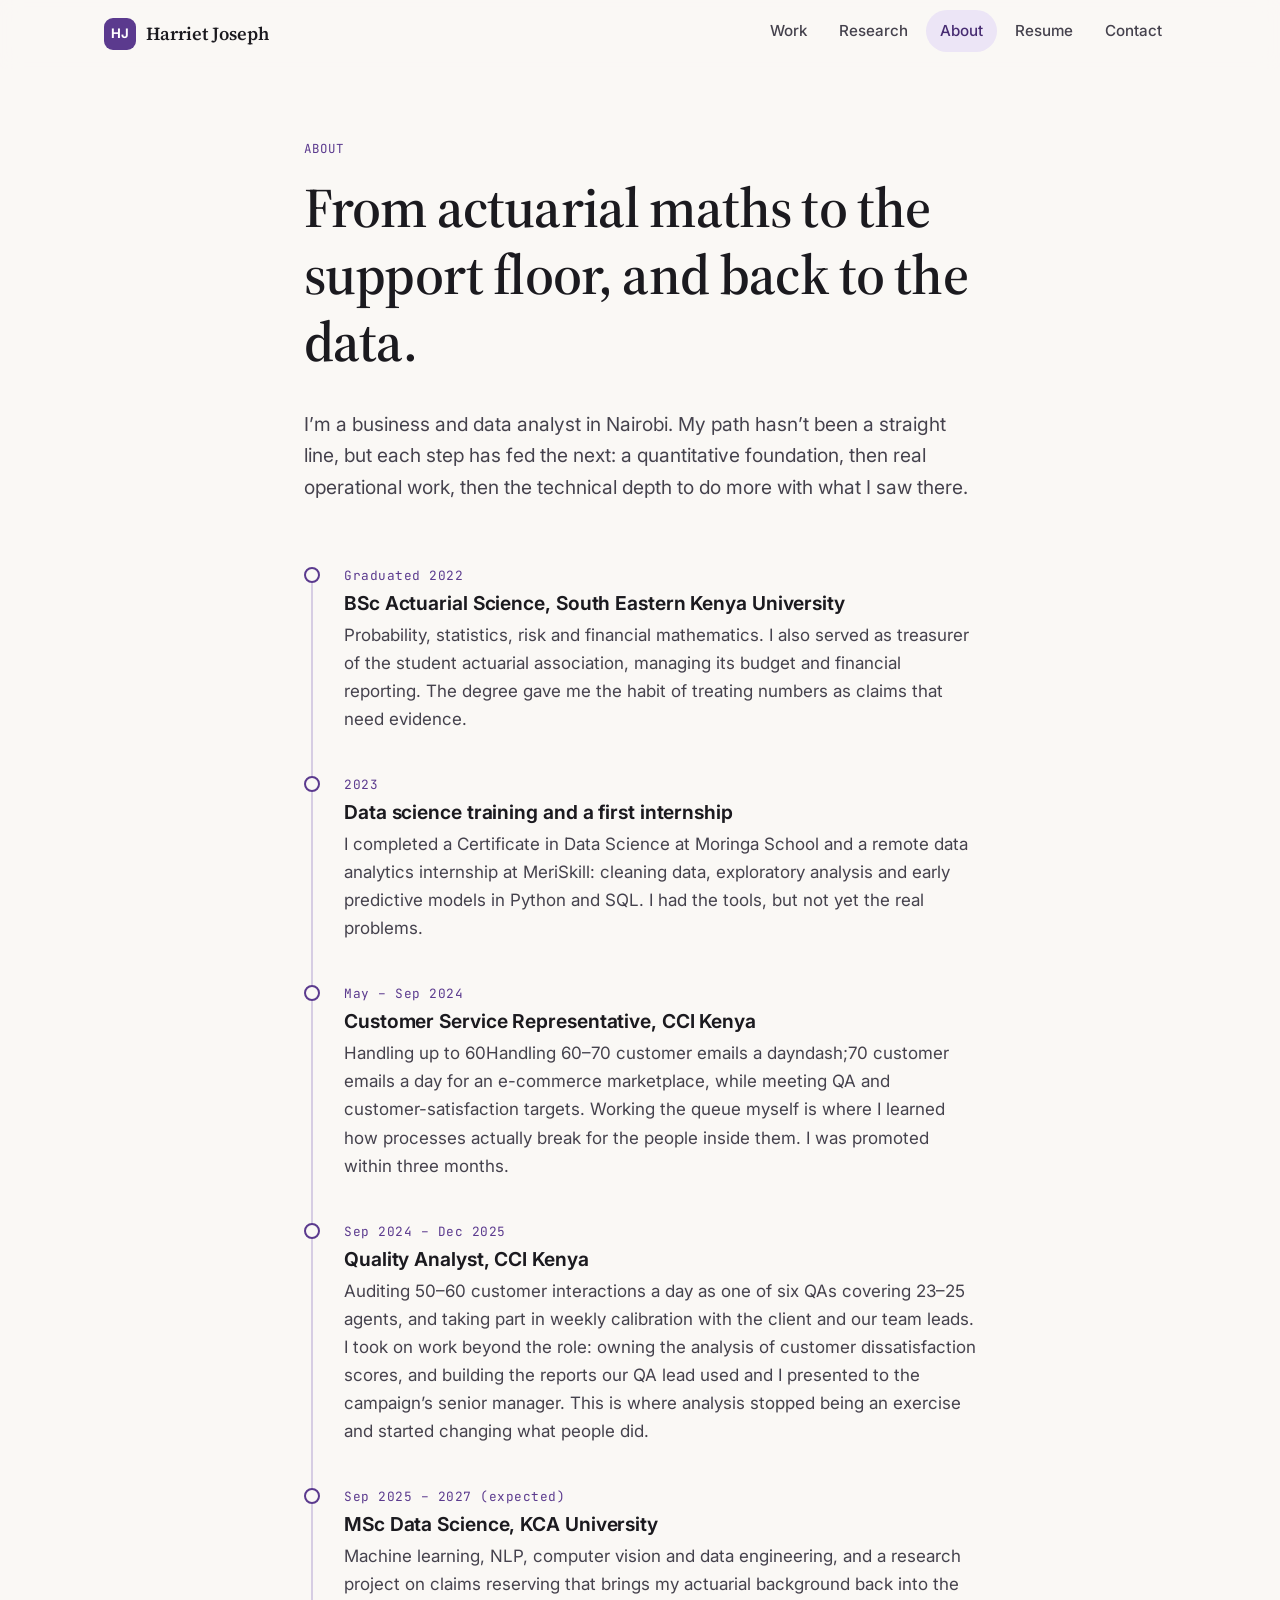
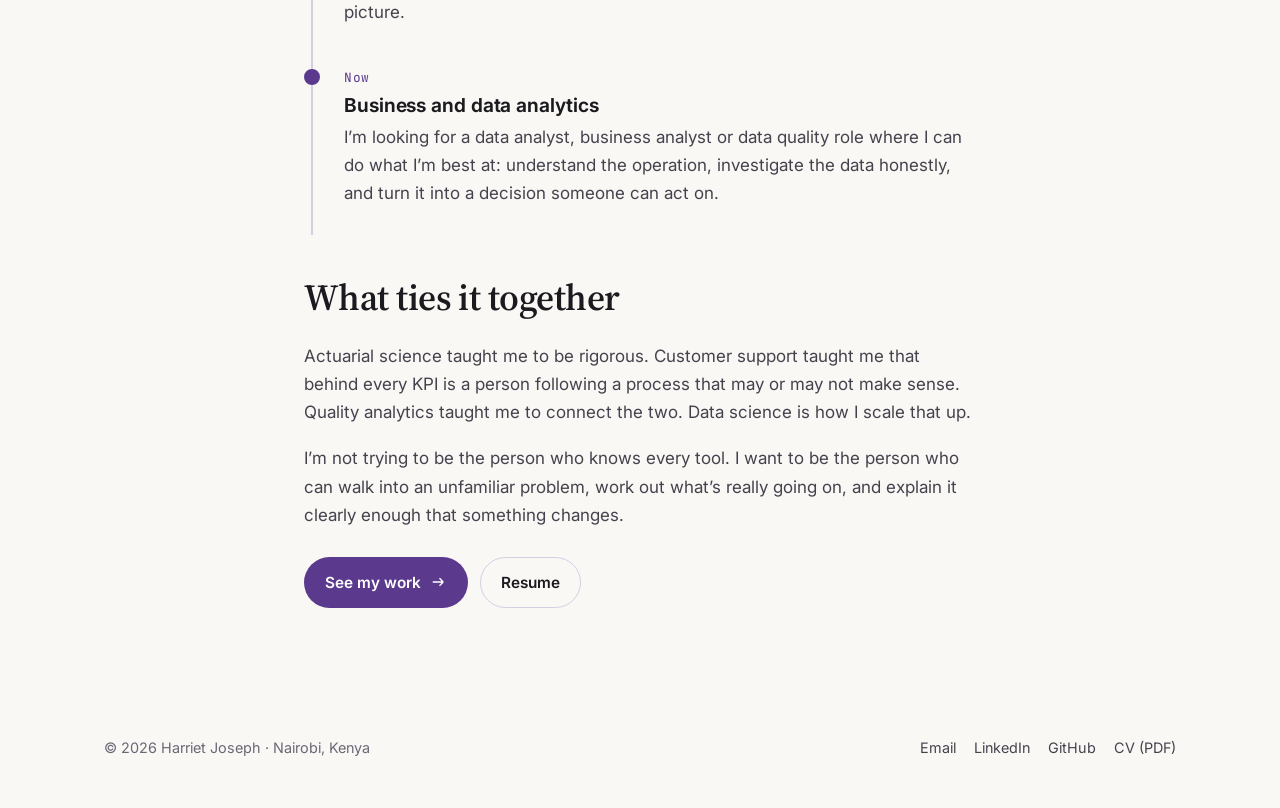
==== about.html @ 2eda2f44 "Add files via upload" ====
<!doctype html>
<html lang="en">
<head>
  <meta charset="utf-8">
  <meta name="viewport" content="width=device-width, initial-scale=1">
  <title>About | Harriet Joseph</title>
  <meta name="description" content="Harriet Joseph's path from actuarial science through customer-support quality analytics to an MSc in Data Science.">
  <meta name="author" content="Harriet Joseph">
  <link rel="canonical" href="https://hattiespartan.github.io/about.html">
  <meta property="og:type" content="website">
  <meta property="og:title" content="About | Harriet Joseph">
  <meta property="og:description" content="Harriet Joseph's path from actuarial science through customer-support quality analytics to an MSc in Data Science.">
  <meta property="og:url" content="https://hattiespartan.github.io/about.html">
  <meta property="og:image" content="https://hattiespartan.github.io/og-image.png">
  <meta name="twitter:card" content="summary_large_image">
  <meta name="theme-color" content="#5b3a8e">
  <link rel="icon" href="favicon.svg" type="image/svg+xml">
  <link rel="preconnect" href="https://fonts.googleapis.com">
  <link rel="preconnect" href="https://fonts.gstatic.com" crossorigin>
  <link rel="stylesheet" href="https://fonts.googleapis.com/css2?family=Inter:wght@400;500;600;700&family=JetBrains+Mono:wght@400;500&family=Source+Serif+4:ital,opsz,wght@0,8..60,600;1,8..60,500&display=swap">
  <link rel="stylesheet" href="style.css">
</head>
<body>
  <a class="skip-link" href="#main">Skip to content</a>
  <header class="site-header">
    <nav class="nav container" aria-label="Main">
      <a class="brand" href="index.html" aria-label="Harriet Joseph, home">
        <span class="brand-mark" aria-hidden="true">HJ</span>
        <span>Harriet Joseph</span>
      </a>
      <button class="nav-toggle" aria-expanded="false" aria-controls="nav-links">
        <span class="visually-hidden">Menu</span>
        <svg viewBox="0 0 24 24" fill="none" stroke="currentColor" stroke-width="1.8" aria-hidden="true"><path d="M4 7h16M4 12h16M4 17h16"/></svg>
      </button>
      <ul class="nav-links" id="nav-links">
        <li><a href="work.html">Work</a></li>
        <li><a href="research.html">Research</a></li>
        <li><a href="about.html" aria-current="page">About</a></li>
        <li><a href="resume.html">Resume</a></li>
        <li><a href="index.html#contact">Contact</a></li>
      </ul>
    </nav>
  </header>

  <main id="main">

    <div class="page-head">
      <div class="container narrow" style="margin-left:auto;margin-right:auto">
        <span class="eyebrow">About</span>
        <h1>From actuarial maths to the support floor, and back to the data.</h1>
        <!-- PLACEHOLDER (optional): add a professional photo here, e.g.
             <img src="harriet.jpg" alt="Harriet Joseph" width="160" height="160" style="border-radius:50%;margin:8px 0 24px"> -->
        <p class="lead">I&rsquo;m a business and data analyst in Nairobi. My path hasn&rsquo;t been a straight line, but each step has fed the next: a quantitative foundation, then real operational work, then the technical depth to do more with what I saw there.</p>
      </div>
    </div>

    <section style="padding-top:16px">
      <div class="container narrow" style="margin-left:auto;margin-right:auto">
        <ol class="timeline">
          <li class="reveal">
            <span class="when">Graduated 2022</span>
            <h3>BSc Actuarial Science, South Eastern Kenya University</h3>
            <p>Probability, statistics, risk and financial mathematics. I also served as treasurer of the student actuarial association, managing its budget and financial reporting. The degree gave me the habit of treating numbers as claims that need evidence.</p>
          </li>
          <li class="reveal">
            <span class="when">2023</span>
            <h3>Data science training and a first internship</h3>
            <p>I completed a Certificate in Data Science at Moringa School and a remote data analytics internship at MeriSkill: cleaning data, exploratory analysis and early predictive models in Python and SQL. I had the tools, but not yet the real problems.</p>
          </li>
          <li class="reveal">
            <span class="when">May &ndash; Sep 2024</span>
            <h3>Customer Service Representative, CCI Kenya</h3>
            <p>Handling up to 60Handling 60&ndash;70 customer emails a dayndash;70 customer emails a day for an e-commerce marketplace, while meeting QA and customer-satisfaction targets. Working the queue myself is where I learned how processes actually break for the people inside them. I was promoted within three months.</p>
          </li>
          <li class="reveal">
            <span class="when">Sep 2024 &ndash; Dec 2025</span>
            <h3>Quality Analyst, CCI Kenya</h3>
            <p>Auditing 50&ndash;60 customer interactions a day as one of six QAs covering 23&ndash;25 agents, and taking part in weekly calibration with the client and our team leads. I took on work beyond the role: owning the analysis of customer dissatisfaction scores, and building the reports our QA lead used and I presented to the campaign&rsquo;s senior manager. This is where analysis stopped being an exercise and started changing what people did.</p>
          </li>
          <li class="reveal">
            <span class="when">Sep 2025 &ndash; 2027 (expected)</span>
            <h3>MSc Data Science, KCA University</h3>
            <p>Machine learning, NLP, computer vision and data engineering, and a research project on claims reserving that brings my actuarial background back into the picture.</p>
          </li>
          <li class="now reveal">
            <span class="when">Now</span>
            <h3>Business and data analytics</h3>
            <p>I&rsquo;m looking for a data analyst, business analyst or data quality role where I can do what I&rsquo;m best at: understand the operation, investigate the data honestly, and turn it into a decision someone can act on.</p>
          </li>
        </ol>

        <h2 style="margin-top:32px">What ties it together</h2>
        <p>Actuarial science taught me to be rigorous. Customer support taught me that behind every KPI is a person following a process that may or may not make sense. Quality analytics taught me to connect the two. Data science is how I scale that up.</p>
        <p>I&rsquo;m not trying to be the person who knows every tool. I want to be the person who can walk into an unfamiliar problem, work out what&rsquo;s really going on, and explain it clearly enough that something changes.</p>
        <div class="btn-row" style="margin-top:28px">
          <a class="btn btn-primary" href="work.html">See my work <svg viewBox="0 0 24 24" fill="none" stroke="currentColor" stroke-width="1.8" aria-hidden="true"><path d="M5 12h14m0 0-5-5m5 5-5 5"/></svg></a>
          <a class="btn btn-ghost" href="resume.html">Resume</a>
        </div>
      </div>
    </section>

  </main>

  <footer class="site-footer">
    <div class="container footer-row">
      <p style="margin:0">&copy; <span id="year">2026</span> Harriet Joseph &middot; Nairobi, Kenya</p>
      <ul class="footer-links">
        <li><a href="mailto:harriet.joseph35@gmail.com">Email</a></li>
        <li><a href="https://www.linkedin.com/in/harriet-joseph-5669b921b/" rel="noopener">LinkedIn</a></li>
        <li><a href="https://github.com/HattieSpartan" rel="noopener">GitHub</a></li>
        <li><a href="Harriet_Joseph_CV.pdf">CV (PDF)</a></li>
      </ul>
    </div>
  </footer>
  <script src="main.js" defer></script>
</body>
</html>
---- style.css ----
/* ==========================================================================
   Harriet Joseph — portfolio
   Plain CSS, no framework. Edit the tokens below to restyle the whole site.
   ========================================================================== */

:root {
  /* Surfaces */
  --bg: #faf8f5;            /* warm off-white page */
  --surface: #ffffff;       /* cards */
  --surface-tint: #f6f2fb;  /* soft lavender panels */

  /* Text */
  --ink: #1b1a1f;           /* near-black */
  --ink-2: #45424d;         /* body copy */
  --muted: #6b6775;         /* captions, meta */

  /* Lines */
  --line: #e8e3ee;
  --line-strong: #d6cde3;

  /* Accent: a deep, slightly muted violet */
  --accent: #5b3a8e;
  --accent-strong: #472c72;
  --accent-soft: #ece5f6;   /* lavender fill */
  --accent-soft-2: #dcd0ee;

  /* Type */
  --font-serif: "Source Serif 4", Georgia, "Times New Roman", serif;
  --font-sans: "Inter", system-ui, -apple-system, "Segoe UI", Roboto, Arial, sans-serif;
  --font-mono: "JetBrains Mono", ui-monospace, SFMono-Regular, Menlo, Consolas, monospace;

  /* Layout */
  --max: 1120px;
  --narrow: 720px;
  --radius: 14px;
  --radius-sm: 8px;
  --shadow: 0 1px 2px rgba(27, 26, 31, .04), 0 6px 24px rgba(59, 38, 94, .06);
  --shadow-hover: 0 2px 4px rgba(27, 26, 31, .05), 0 14px 40px rgba(59, 38, 94, .10);
}

/* ---------- Reset & base ---------- */
*, *::before, *::after { box-sizing: border-box; }
html { -webkit-text-size-adjust: 100%; scroll-behavior: smooth; }
body {
  margin: 0;
  background: var(--bg);
  color: var(--ink-2);
  font-family: var(--font-sans);
  font-size: 17px;
  line-height: 1.65;
  text-rendering: optimizeLegibility;
  -webkit-font-smoothing: antialiased;
}
img, svg { max-width: 100%; height: auto; display: block; }
a { color: var(--accent); text-decoration-thickness: 1px; text-underline-offset: 3px; }
a:hover { color: var(--accent-strong); }
:focus-visible { outline: 3px solid var(--accent); outline-offset: 3px; border-radius: 4px; }
::selection { background: var(--accent-soft-2); color: var(--ink); }

h1, h2, h3, h4 { color: var(--ink); line-height: 1.2; margin: 0 0 .6em; }
h1, h2 { font-family: var(--font-serif); font-weight: 600; letter-spacing: -0.015em; }
h1 { font-size: clamp(2.2rem, 5vw, 3.5rem); }
h2 { font-size: clamp(1.7rem, 3.2vw, 2.3rem); }
h3 { font-size: 1.2rem; font-weight: 650; letter-spacing: -0.005em; }
p { margin: 0 0 1.1em; }
strong { color: var(--ink); font-weight: 650; }
ul { padding-left: 1.2em; }
li { margin-bottom: .35em; }

.skip-link {
  position: absolute; left: -9999px; top: 0;
  background: var(--ink); color: #fff; padding: .6rem 1rem; z-index: 100;
}
.skip-link:focus { left: 1rem; top: 1rem; }
.visually-hidden {
  position: absolute !important; width: 1px; height: 1px; overflow: hidden;
  clip: rect(0 0 0 0); white-space: nowrap;
}

.container { width: 100%; max-width: var(--max); margin: 0 auto; padding: 0 24px; }
.narrow { max-width: var(--narrow); }
section { padding: 88px 0; }
section + section { border-top: 1px solid var(--line); }

/* Small uppercase label above headings */
.eyebrow {
  display: inline-block;
  font-family: var(--font-mono);
  font-size: .78rem;
  letter-spacing: .08em;
  text-transform: uppercase;
  color: var(--accent);
  margin-bottom: 14px;
}
.lead { font-size: 1.2rem; color: var(--ink-2); max-width: 44em; }
.muted { color: var(--muted); }
.section-head { max-width: 46em; margin-bottom: 40px; }
.section-head p { color: var(--muted); }

/* ---------- Header / nav ---------- */
.site-header {
  position: sticky; top: 0; z-index: 50;
  background: rgba(250, 248, 245, .88);
  backdrop-filter: saturate(140%) blur(10px);
  -webkit-backdrop-filter: saturate(140%) blur(10px);
  border-bottom: 1px solid transparent;
  transition: border-color .2s ease;
}
.site-header.is-scrolled { border-bottom-color: var(--line); }
.nav { display: flex; align-items: center; justify-content: space-between; height: 68px; }
.brand {
  display: flex; align-items: center; gap: 10px;
  font-family: var(--font-serif); font-weight: 600; font-size: 1.15rem;
  color: var(--ink); text-decoration: none;
}
.brand-mark {
  width: 32px; height: 32px; border-radius: 9px;
  background: var(--accent); color: #fff;
  display: grid; place-items: center;
  font-family: var(--font-sans); font-size: .82rem; font-weight: 700; letter-spacing: .02em;
}
.nav-links { display: flex; gap: 4px; list-style: none; margin: 0; padding: 0; }
.nav-links a {
  display: block; padding: 8px 14px; border-radius: 999px;
  color: var(--ink-2); text-decoration: none; font-size: .95rem; font-weight: 500;
}
.nav-links a:hover { background: var(--accent-soft); color: var(--accent-strong); }
.nav-links a[aria-current="page"] { color: var(--accent-strong); background: var(--accent-soft); }
.nav-toggle {
  display: none; background: none; border: 1px solid var(--line-strong);
  border-radius: 10px; padding: 8px 10px; color: var(--ink); cursor: pointer;
}
.nav-toggle svg { width: 20px; height: 20px; }

@media (max-width: 760px) {
  .nav-toggle { display: block; }
  .nav-links {
    display: none; position: absolute; left: 0; right: 0; top: 68px;
    flex-direction: column; gap: 0; padding: 8px 16px 16px;
    background: var(--bg); border-bottom: 1px solid var(--line);
  }
  .nav-links.is-open { display: flex; }
  .nav-links a { padding: 12px 12px; border-radius: 10px; font-size: 1.05rem; }
}

/* ---------- Buttons ---------- */
.btn {
  display: inline-flex; align-items: center; gap: 8px;
  padding: 12px 20px; border-radius: 999px;
  font-weight: 600; font-size: .96rem; text-decoration: none;
  border: 1px solid transparent; transition: background .15s ease, color .15s ease, border-color .15s ease, transform .15s ease;
}
.btn svg { width: 18px; height: 18px; }
.btn-primary { background: var(--accent); color: #fff; }
.btn-primary:hover { background: var(--accent-strong); color: #fff; transform: translateY(-1px); }
.btn-ghost { background: transparent; color: var(--ink); border-color: var(--line-strong); }
.btn-ghost:hover { border-color: var(--accent); color: var(--accent-strong); }
.btn-row { display: flex; flex-wrap: wrap; gap: 12px; }

/* ---------- Hero ---------- */
.hero { padding: 72px 0 80px; position: relative; overflow: hidden; }
.hero-grid { display: grid; grid-template-columns: 1.25fr .9fr; gap: 48px; align-items: center; }
.hero h1 { max-width: 15em; }
.hero h1 em { font-style: italic; color: var(--accent); }
.hero .lead { margin-bottom: 28px; }
.hero-meta {
  display: flex; flex-wrap: wrap; gap: 8px 20px; margin-top: 28px;
  font-size: .92rem; color: var(--muted);
}
.hero-meta span { display: inline-flex; align-items: center; gap: 8px; }
.dot { width: 8px; height: 8px; border-radius: 50%; background: #3b9a6a; display: inline-block; }
.hero-figure {
  background: var(--surface); border: 1px solid var(--line); border-radius: var(--radius);
  padding: 22px 22px 16px; box-shadow: var(--shadow);
}
.hero-figure figcaption { font-size: .82rem; color: var(--muted); margin-top: 8px; font-family: var(--font-mono); }
@media (max-width: 900px) {
  .hero-grid { grid-template-columns: 1fr; }
  .hero-figure { max-width: 520px; }
}

/* ---------- Principles (how I work) ---------- */
.principles { display: grid; grid-template-columns: repeat(3, 1fr); gap: 20px; }
.principle {
  background: var(--surface); border: 1px solid var(--line); border-radius: var(--radius);
  padding: 26px;
}
.principle .num { font-family: var(--font-mono); font-size: .8rem; color: var(--accent); }
.principle h3 { margin-top: 8px; }
.principle p { margin: 0; font-size: .98rem; }
@media (max-width: 860px) { .principles { grid-template-columns: 1fr; } }

/* ---------- Project cards ---------- */
.work-grid { display: grid; grid-template-columns: repeat(3, 1fr); gap: 22px; }
.card {
  position: relative; display: flex; flex-direction: column;
  background: var(--surface); border: 1px solid var(--line); border-radius: var(--radius);
  padding: 28px; box-shadow: var(--shadow);
  transition: transform .2s ease, box-shadow .2s ease, border-color .2s ease;
}
.card:hover { transform: translateY(-3px); box-shadow: var(--shadow-hover); border-color: var(--accent-soft-2); }
.card h3 { font-size: 1.3rem; margin-bottom: .4em; }
.card h3 a { color: var(--ink); text-decoration: none; }
.card h3 a::after { content: ""; position: absolute; inset: 0; border-radius: var(--radius); } /* whole card clickable */
.card p { font-size: .98rem; }
.card .tags { margin-top: auto; }
.metric { align-self: flex-start; }
.card-feature { grid-column: 1 / -1; display: grid; grid-template-columns: 1.05fr 1fr; gap: 32px; align-items: center; }
.card-feature .card-body { display: flex; flex-direction: column; }
.card-feature img { border-radius: var(--radius-sm); border: 1px solid var(--line); }
@media (max-width: 1000px) and (min-width: 861px) {
  .work-grid { grid-template-columns: repeat(3, 1fr); gap: 16px; }
  .card { padding: 22px; }
}
@media (max-width: 860px) {
  .work-grid { grid-template-columns: 1fr; }
  .card-feature { grid-template-columns: 1fr; }
}
.card-kicker { font-family: var(--font-mono); font-size: .76rem; letter-spacing: .06em; text-transform: uppercase; color: var(--muted); margin-bottom: 10px; }
.metric {
  display: inline-flex; align-items: baseline; gap: 8px;
  background: var(--accent-soft); color: var(--accent-strong);
  border-radius: 10px; padding: 8px 12px; margin: 4px 0 18px; font-size: .92rem;
}
.metric b { font-family: var(--font-serif); font-size: 1.25rem; font-weight: 600; }

.tags { display: flex; flex-wrap: wrap; gap: 6px; list-style: none; padding: 0; margin: 0; }
.tags li {
  font-size: .78rem; font-weight: 500; color: var(--ink-2);
  border: 1px solid var(--line-strong); border-radius: 999px; padding: 3px 10px; margin: 0;
}

/* Smaller "more work" list */
.more-list { display: grid; grid-template-columns: repeat(3, 1fr); gap: 16px; list-style: none; padding: 0; margin: 0; }
.more-list li { margin: 0; background: var(--surface); border: 1px solid var(--line); border-radius: var(--radius-sm); padding: 20px; }
.more-list h3 { font-size: 1.02rem; margin-bottom: .35em; }
.more-list p { font-size: .92rem; margin: 0 0 .6em; }
.more-list .more-link { font-size: .9rem; font-weight: 600; }
@media (max-width: 860px) { .more-list { grid-template-columns: 1fr; } }

/* ---------- Skills ---------- */
.skills { display: grid; grid-template-columns: repeat(2, 1fr); gap: 20px; }
.skill {
  border: 1px solid var(--line); border-radius: var(--radius); padding: 24px; background: var(--surface);
}
.skill h3 { font-size: 1.05rem; display: flex; align-items: center; gap: 10px; }
.skill h3::before { content: ""; width: 10px; height: 10px; border-radius: 3px; background: var(--accent); }
.skill p { font-size: .95rem; margin-bottom: .8em; }
.skill.developing { grid-column: 1 / -1; }
.skill.developing h3::before { background: var(--accent-soft-2); border: 1.5px solid var(--accent); }
@media (max-width: 760px) { .skills { grid-template-columns: 1fr; } }

/* ---------- Research teaser / panels ---------- */
.panel {
  background: var(--surface-tint); border: 1px solid var(--accent-soft-2); border-radius: var(--radius);
  padding: 36px;
}
.status {
  display: inline-flex; align-items: center; gap: 8px;
  font-size: .82rem; font-weight: 600; color: var(--accent-strong);
  background: var(--surface); border: 1px solid var(--accent-soft-2); border-radius: 999px; padding: 4px 12px;
  margin-bottom: 16px;
}
.status::before { content: ""; width: 7px; height: 7px; border-radius: 50%; background: #c07a1f; }

/* ---------- Contact / CTA ---------- */
.cta {
  background: var(--ink); color: #e9e6ef; border-radius: 20px; padding: 56px;
  display: grid; grid-template-columns: 1.3fr 1fr; gap: 32px; align-items: center;
}
.cta h2 { color: #fff; }
.cta p { color: #cfcad8; margin: 0; }
.cta .btn-primary { background: #fff; color: var(--accent-strong); }
.cta .btn-primary:hover { background: var(--accent-soft); color: var(--accent-strong); }
.cta .btn-ghost { color: #fff; border-color: rgba(255,255,255,.3); }
.cta .btn-ghost:hover { border-color: #fff; color: #fff; }
@media (max-width: 860px) { .cta { grid-template-columns: 1fr; padding: 36px 26px; } }

/* ---------- Footer ---------- */
.site-footer { padding: 40px 0 48px; color: var(--muted); font-size: .9rem; }
.footer-row { display: flex; flex-wrap: wrap; justify-content: space-between; gap: 16px; align-items: center; }
.footer-links { display: flex; gap: 18px; list-style: none; padding: 0; margin: 0; }
.footer-links li { margin: 0; }
.footer-links a { color: var(--ink-2); text-decoration: none; }
.footer-links a:hover { color: var(--accent); }

/* ---------- Page header (inner pages) ---------- */
.page-head { padding: 64px 0 40px; }
.page-head .lead { margin-bottom: 0; }

/* ---------- Case study ---------- */
.breadcrumb { font-size: .9rem; margin-bottom: 22px; }
.breadcrumb a { text-decoration: none; }
.stat-row { display: grid; grid-template-columns: repeat(3, 1fr); gap: 16px; margin: 36px 0 8px; }
.stat {
  background: var(--surface); border: 1px solid var(--line); border-radius: var(--radius); padding: 20px 22px;
}
.stat b { display: block; font-family: var(--font-serif); font-size: 2rem; font-weight: 600; color: var(--accent-strong); line-height: 1.1; }
.stat span { font-size: .9rem; color: var(--muted); }
@media (max-width: 700px) { .stat-row { grid-template-columns: 1fr; } }

.case { padding-top: 24px; }
.case-layout { display: grid; grid-template-columns: 200px 1fr; gap: 56px; }
.case-toc { position: sticky; top: 96px; align-self: start; font-size: .9rem; }
.case-toc ol { list-style: none; padding: 0; margin: 0; border-left: 1px solid var(--line); }
.case-toc li { margin: 0; }
.case-toc a { display: block; padding: 6px 0 6px 16px; color: var(--muted); text-decoration: none; margin-left: -1px; border-left: 2px solid transparent; }
.case-toc a:hover, .case-toc a.is-active { color: var(--accent-strong); border-left-color: var(--accent); }
.case-body { max-width: 720px; }
.case-body section { padding: 0 0 56px; border: 0; scroll-margin-top: 96px; }
.case-body h2 { font-size: 1.6rem; }
.case-body h2 .step { font-family: var(--font-mono); font-size: .8rem; color: var(--accent); display: block; margin-bottom: 6px; letter-spacing: .06em; text-transform: uppercase; }
@media (max-width: 900px) {
  .case-layout { grid-template-columns: 1fr; gap: 0; }
  .case-toc { display: none; }
}

figure { margin: 28px 0; }
figure img { border: 1px solid var(--line); border-radius: var(--radius-sm); background: #fff; }
figcaption { font-size: .88rem; color: var(--muted); margin-top: 10px; }

.callout {
  border-left: 3px solid var(--accent); background: var(--surface-tint);
  padding: 18px 22px; border-radius: 0 var(--radius-sm) var(--radius-sm) 0; margin: 24px 0;
}
.callout p:last-child { margin-bottom: 0; }
.callout-title { font-weight: 650; color: var(--ink); margin-bottom: 6px; display: block; }

table { width: 100%; border-collapse: collapse; margin: 20px 0 24px; font-size: .95rem; }
th, td { text-align: left; padding: 10px 12px; border-bottom: 1px solid var(--line); }
th { color: var(--ink); font-weight: 650; background: var(--surface-tint); }
td.num, th.num { text-align: right; font-variant-numeric: tabular-nums; }
.table-wrap { overflow-x: auto; }

.next-case {
  display: flex; justify-content: space-between; gap: 16px; flex-wrap: wrap;
  border-top: 1px solid var(--line); padding-top: 28px; margin-top: 8px;
}

/* ---------- About: timeline ---------- */
.timeline { list-style: none; padding: 0; margin: 0; position: relative; }
.timeline::before { content: ""; position: absolute; left: 7px; top: 8px; bottom: 8px; width: 2px; background: var(--line-strong); }
.timeline li { position: relative; padding: 0 0 36px 40px; margin: 0; }
.timeline li::before {
  content: ""; position: absolute; left: 0; top: 7px; width: 16px; height: 16px; border-radius: 50%;
  background: var(--bg); border: 2px solid var(--accent);
}
.timeline li.now::before { background: var(--accent); }
.timeline .when { font-family: var(--font-mono); font-size: .8rem; color: var(--accent); letter-spacing: .04em; }
.timeline h3 { margin: 4px 0 6px; }
.timeline p { margin: 0; }

/* ---------- Resume ---------- */
.resume-block { display: grid; grid-template-columns: 200px 1fr; gap: 32px; padding: 32px 0; border-top: 1px solid var(--line); }
.resume-block:first-of-type { border-top: 0; }
.resume-block > h2 { font-size: 1.25rem; font-family: var(--font-sans); font-weight: 650; }
.resume-item { margin-bottom: 26px; }
.resume-item:last-child { margin-bottom: 0; }
.resume-item h3 { margin-bottom: 2px; font-size: 1.08rem; }
.resume-item .when { font-size: .9rem; color: var(--muted); display: block; margin-bottom: 8px; }
.resume-item ul { margin: 0; }
@media (max-width: 760px) { .resume-block { grid-template-columns: 1fr; gap: 8px; } }

/* ---------- Reveal-on-scroll (only when JS is on and motion is allowed) ---------- */
.js .reveal { opacity: 0; transform: translateY(14px); transition: opacity .6s ease, transform .6s ease; }
.js .reveal.is-visible { opacity: 1; transform: none; }
@media (prefers-reduced-motion: reduce) {
  html { scroll-behavior: auto; }
  .js .reveal { opacity: 1; transform: none; transition: none; }
  .card, .btn { transition: none; }
  .card:hover, .btn-primary:hover { transform: none; }
}

/* ---------- Print ---------- */
@media print {
  .site-header, .site-footer, .nav-toggle, .case-toc, .cta { display: none !important; }
  body { background: #fff; }
  section { padding: 24px 0; }
}
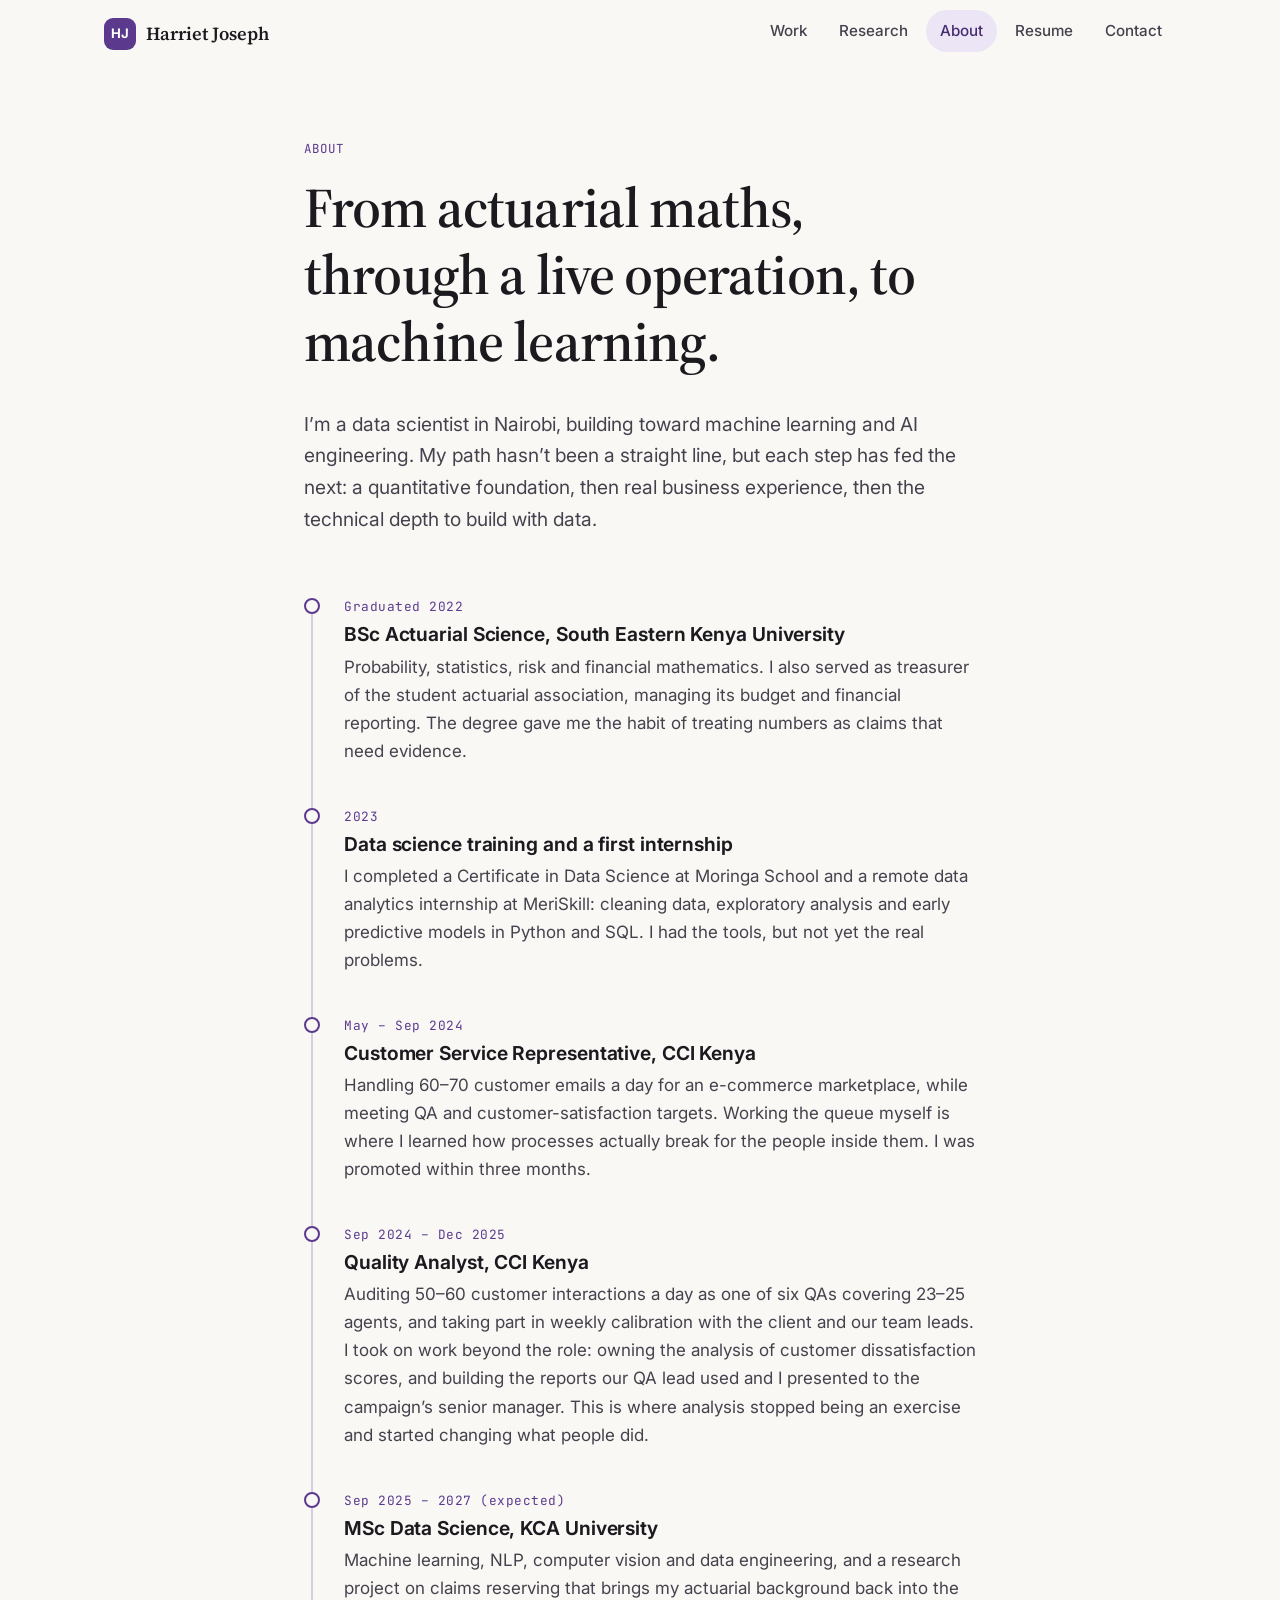
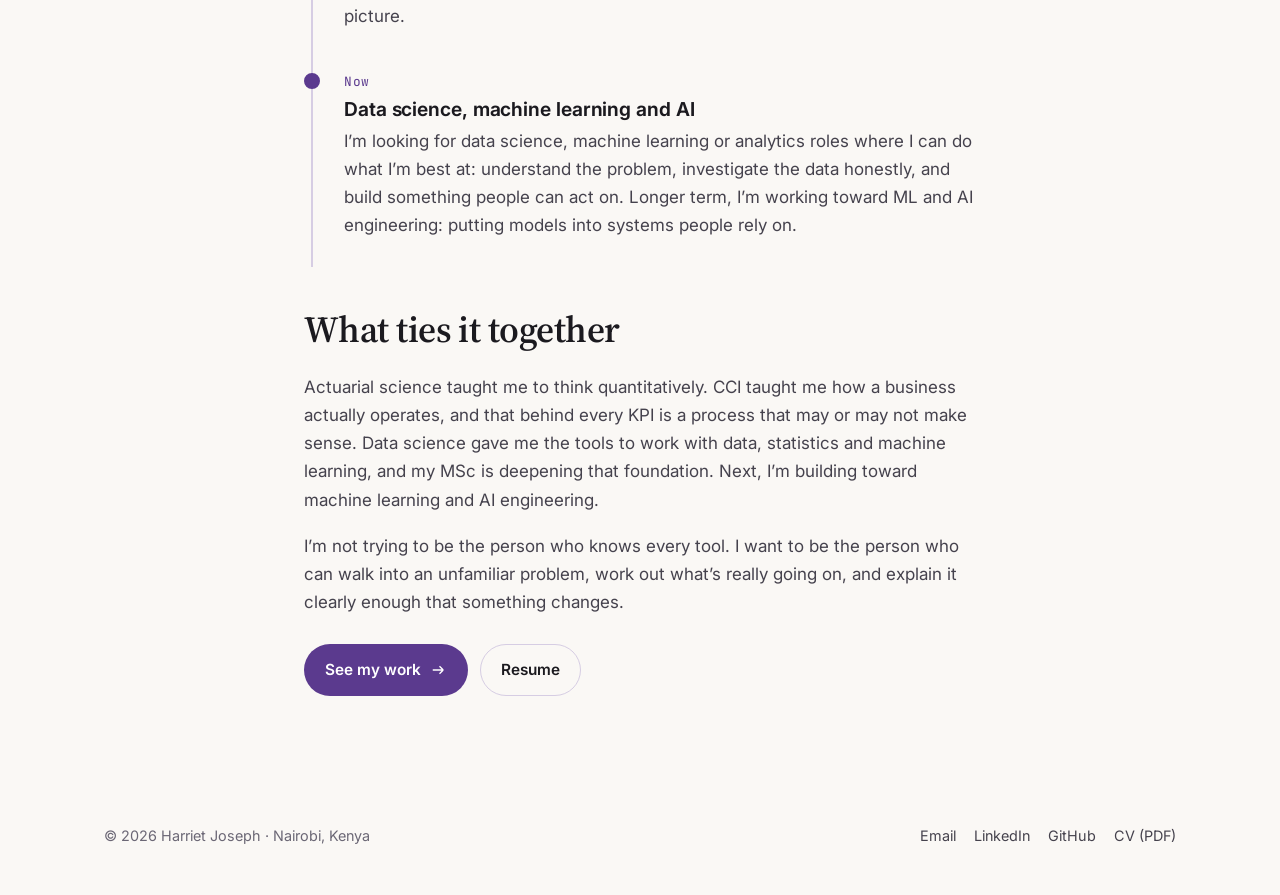
==== commit 91233cef: "Add files via upload" ====
--- a/about.html
+++ b/about.html
@@ -4,12 +4,12 @@
   <meta charset="utf-8">
   <meta name="viewport" content="width=device-width, initial-scale=1">
   <title>About | Harriet Joseph</title>
-  <meta name="description" content="Harriet Joseph's path from actuarial science through customer-support quality analytics to an MSc in Data Science.">
+  <meta name="description" content="Harriet Joseph's path from actuarial science through operations analytics to data science, machine learning and AI.">
   <meta name="author" content="Harriet Joseph">
   <link rel="canonical" href="https://hattiespartan.github.io/about.html">
   <meta property="og:type" content="website">
   <meta property="og:title" content="About | Harriet Joseph">
-  <meta property="og:description" content="Harriet Joseph's path from actuarial science through customer-support quality analytics to an MSc in Data Science.">
+  <meta property="og:description" content="Harriet Joseph's path from actuarial science through operations analytics to data science, machine learning and AI.">
   <meta property="og:url" content="https://hattiespartan.github.io/about.html">
   <meta property="og:image" content="https://hattiespartan.github.io/og-image.png">
   <meta name="twitter:card" content="summary_large_image">
@@ -47,10 +47,10 @@
     <div class="page-head">
       <div class="container narrow" style="margin-left:auto;margin-right:auto">
         <span class="eyebrow">About</span>
-        <h1>From actuarial maths to the support floor, and back to the data.</h1>
+        <h1>From actuarial maths, through a live operation, to machine learning.</h1>
         <!-- PLACEHOLDER (optional): add a professional photo here, e.g.
              <img src="harriet.jpg" alt="Harriet Joseph" width="160" height="160" style="border-radius:50%;margin:8px 0 24px"> -->
-        <p class="lead">I&rsquo;m a business and data analyst in Nairobi. My path hasn&rsquo;t been a straight line, but each step has fed the next: a quantitative foundation, then real operational work, then the technical depth to do more with what I saw there.</p>
+        <p class="lead">I&rsquo;m a data scientist in Nairobi, building toward machine learning and AI engineering. My path hasn&rsquo;t been a straight line, but each step has fed the next: a quantitative foundation, then real business experience, then the technical depth to build with data.</p>
       </div>
     </div>
 
@@ -70,7 +70,7 @@
           <li class="reveal">
             <span class="when">May &ndash; Sep 2024</span>
             <h3>Customer Service Representative, CCI Kenya</h3>
-            <p>Handling up to 60Handling 60&ndash;70 customer emails a dayndash;70 customer emails a day for an e-commerce marketplace, while meeting QA and customer-satisfaction targets. Working the queue myself is where I learned how processes actually break for the people inside them. I was promoted within three months.</p>
+            <p>Handling 60&ndash;70 customer emails a day for an e-commerce marketplace, while meeting QA and customer-satisfaction targets. Working the queue myself is where I learned how processes actually break for the people inside them. I was promoted within three months.</p>
           </li>
           <li class="reveal">
             <span class="when">Sep 2024 &ndash; Dec 2025</span>
@@ -84,13 +84,13 @@
           </li>
           <li class="now reveal">
             <span class="when">Now</span>
-            <h3>Business and data analytics</h3>
-            <p>I&rsquo;m looking for a data analyst, business analyst or data quality role where I can do what I&rsquo;m best at: understand the operation, investigate the data honestly, and turn it into a decision someone can act on.</p>
+            <h3>Data science, machine learning and AI</h3>
+            <p>I&rsquo;m looking for data science, machine learning or analytics roles where I can do what I&rsquo;m best at: understand the problem, investigate the data honestly, and build something people can act on. Longer term, I&rsquo;m working toward ML and AI engineering: putting models into systems people rely on.</p>
           </li>
         </ol>
 
         <h2 style="margin-top:32px">What ties it together</h2>
-        <p>Actuarial science taught me to be rigorous. Customer support taught me that behind every KPI is a person following a process that may or may not make sense. Quality analytics taught me to connect the two. Data science is how I scale that up.</p>
+        <p>Actuarial science taught me to think quantitatively. CCI taught me how a business actually operates, and that behind every KPI is a process that may or may not make sense. Data science gave me the tools to work with data, statistics and machine learning, and my MSc is deepening that foundation. Next, I&rsquo;m building toward machine learning and AI engineering.</p>
         <p>I&rsquo;m not trying to be the person who knows every tool. I want to be the person who can walk into an unfamiliar problem, work out what&rsquo;s really going on, and explain it clearly enough that something changes.</p>
         <div class="btn-row" style="margin-top:28px">
           <a class="btn btn-primary" href="work.html">See my work <svg viewBox="0 0 24 24" fill="none" stroke="currentColor" stroke-width="1.8" aria-hidden="true"><path d="M5 12h14m0 0-5-5m5 5-5 5"/></svg></a>
